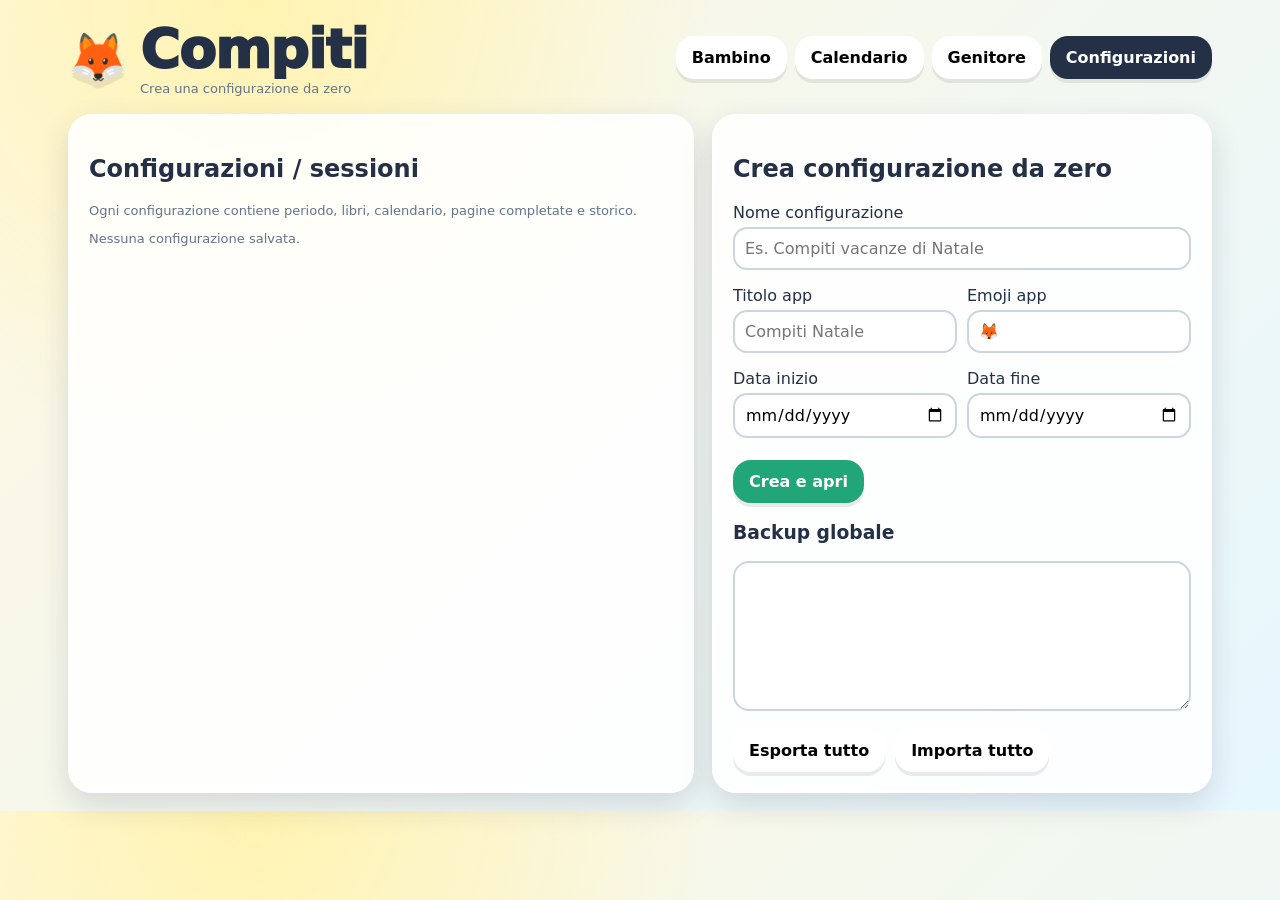
==== CompitiVacanze/index.html @ 234ffa99 "Add initial HTML structure for CompitiVacanze" ====
<!DOCTYPE html>
<html lang="it">
<head>
<meta charset="utf-8" />
<meta name="viewport" content="width=device-width, initial-scale=1" />
<title>Compiti Configurabili</title>
<link rel="apple-touch-icon" href="icon-180.png">
<link rel="icon" type="image/png" sizes="192x192" href="icon-192.png">
<link rel="icon" type="image/png" sizes="512x512" href="icon-512.png">
<meta name="apple-mobile-web-app-capable" content="yes">
<meta name="apple-mobile-web-app-title" content="Compiti">
<meta name="theme-color" content="#ff8a00">
<style>
:root{--bg:#fff8df;--card:#fff;--ink:#243046;--muted:#64748b;--brand:#ff8a00;--green:#21a67a;--red:#ef4444;--blue:#60a5fa;--purple:#8b5cf6;--yellow:#ffd166;--shadow:0 12px 30px rgba(40,40,80,.15);--radius:24px}
*{box-sizing:border-box}body{margin:0;font-family:system-ui,-apple-system,Segoe UI,Roboto,Arial,sans-serif;background:radial-gradient(circle at 20% 0,#fff3b0,transparent 35%),linear-gradient(135deg,#fff8df,#e7f7ff);color:var(--ink)}
button,input,select{font:inherit}button{border:0;border-radius:18px;padding:12px 16px;background:#fff;box-shadow:0 4px 0 rgba(0,0,0,.08);cursor:pointer;font-weight:800}button:active{transform:translateY(2px);box-shadow:0 2px 0 rgba(0,0,0,.08)}button:disabled{opacity:.5;cursor:not-allowed}
.app{max-width:1180px;margin:auto;padding:18px}.top{display:flex;gap:12px;align-items:center;justify-content:space-between;flex-wrap:wrap}.title{display:flex;gap:12px;align-items:center}.mascot{font-size:48px;filter:drop-shadow(0 6px 0 rgba(0,0,0,.08))}.h1{font-size:clamp(28px,5vw,54px);font-weight:1000;letter-spacing:-1px}.tabs{display:flex;gap:8px;flex-wrap:wrap}.tab{background:#fff}.tab.active{background:var(--ink);color:white}
.grid{display:grid;grid-template-columns:1.25fr .75fr;gap:18px;margin-top:18px}.card{background:rgba(255,255,255,.86);border:3px solid rgba(255,255,255,.95);border-radius:var(--radius);box-shadow:var(--shadow);padding:18px}.hero{background:linear-gradient(135deg,#fff,#fff2bf)}
.level-wrap{position:relative;padding-top:32px}.bigprogress{height:38px;background:#e5e7eb;border-radius:999px;overflow:hidden;border:4px solid #fff;position:relative}.bigprogress span{display:block;height:100%;width:0;background:linear-gradient(90deg,#34d399,#facc15,#fb7185);border-radius:999px;transition:.4s}.milestone{position:absolute;top:0;transform:translateX(-50%);font-size:29px;line-height:1;filter:drop-shadow(0 3px 0 rgba(0,0,0,.10));z-index:2}.milestone.one{left:33.333%}.milestone.two{left:66.666%}.milestone.empty{filter:grayscale(1);opacity:.42}.level-meta{display:flex;justify-content:space-between;gap:10px;margin-top:8px;font-weight:900;color:#475569}
.stats{display:grid;grid-template-columns:repeat(3,1fr);gap:10px;margin-top:14px}.stat{padding:14px;background:#fff;border-radius:20px;text-align:center}.stat b{font-size:30px}
.books{display:grid;grid-template-columns:repeat(auto-fit,minmax(220px,1fr));gap:12px}.book{padding:14px;border-radius:22px;background:#fff;box-shadow:0 5px 16px rgba(0,0,0,.08)}.book h3{margin:0 0 8px}.mini{height:16px;background:#e5e7eb;border-radius:999px;overflow:hidden}.mini span{display:block;height:100%;background:var(--green);width:0}
.actions{display:flex;gap:10px;flex-wrap:wrap;margin-top:14px}.primary{background:var(--brand);color:#fff}.success{background:var(--green);color:#fff}.danger{background:var(--red);color:#fff}.purple{background:var(--purple);color:#fff}.blue{background:var(--blue);color:#fff}
.empty-state{padding:28px;border-radius:24px;background:#fff;border:4px dashed #facc15;text-align:center}.empty-state .big{font-size:52px}.empty-state h2{margin:6px 0}
.page-list{display:flex;gap:8px;flex-wrap:wrap;max-height:360px;overflow:auto;padding:6px}.page{min-width:50px;text-align:center;padding:10px;border-radius:16px;background:#f1f5f9;border:3px solid transparent;font-weight:900}.page.done{background:#bbf7d0;text-decoration:line-through;color:#166534}.page.special{border-color:#8b5cf6;background:#ede9fe}.page.selected{outline:5px solid #facc15}.page.appdone{background:linear-gradient(135deg,#bbf7d0,#ede9fe);text-decoration:line-through;color:#166534}
.suggestions{display:flex;gap:10px;flex-wrap:wrap;margin-top:10px}.suggestion{background:#fff;border:4px dashed #facc15;border-radius:20px;padding:12px;font-size:20px;font-weight:1000}.suggestion.doneSuggestion{background:#bbf7d0;border-style:solid;border-color:#21a67a;color:#166534;text-decoration:line-through;opacity:.9}
.modal{position:fixed;inset:0;background:rgba(15,23,42,.45);display:none;align-items:center;justify-content:center;padding:18px;z-index:5}.modal.show{display:flex}.modal-card{max-width:950px;width:100%;max-height:92vh;overflow:auto;background:#fff;border-radius:30px;padding:20px;box-shadow:var(--shadow)}.close{float:right}
.months{display:grid;grid-template-columns:repeat(auto-fit,minmax(260px,1fr));gap:14px}.month{background:#fff;border-radius:22px;padding:12px}.month h3{text-align:center;margin:4px 0 8px}.weekdays,.week{display:grid;grid-template-columns:repeat(7,1fr);gap:4px}.weekday{text-align:center;color:var(--muted);font-weight:800}.day{aspect-ratio:1;border-radius:12px;background:#fff7cc;display:flex;align-items:center;justify-content:center;font-weight:900;position:relative;border:2px solid #fff}.day.off{background:#bfdbfe;color:#1e3a8a}.day.doneDay:after{content:'✓';position:absolute;right:3px;bottom:1px;font-size:14px;color:#166534}.day.empty{background:transparent;border:0}.day.out{opacity:.35}
.logrow{display:grid;grid-template-columns:1fr 90px 1fr auto;gap:8px;align-items:center;margin:8px 0}.parent-grid{display:grid;grid-template-columns:1fr 1fr;gap:16px}.small{font-size:13px;color:var(--muted)}textarea{width:100%;height:150px;border-radius:16px;border:2px solid #cbd5e1;padding:10px}.field{display:flex;flex-direction:column;gap:5px;margin:8px 0}input,select{border:2px solid #cbd5e1;border-radius:14px;padding:10px}.row2{display:grid;grid-template-columns:1fr 1fr;gap:10px}.row3{display:grid;grid-template-columns:90px 1fr 1fr;gap:10px}.session-card,.book-admin{border:2px solid #e2e8f0;border-radius:18px;padding:12px;margin:10px 0;background:#fff}.session-card.active{border-color:#21a67a;background:#ecfdf5}
.confetti{position:fixed;inset:0;pointer-events:none;overflow:hidden;z-index:10}.confetti i{position:absolute;top:-20px;font-style:normal;animation:fall 1.8s linear forwards}@keyframes fall{to{transform:translateY(110vh) rotate(720deg)}}.toast{position:fixed;left:50%;top:18px;transform:translateX(-50%);background:#fff;border:4px solid #facc15;border-radius:26px;padding:18px 24px;box-shadow:var(--shadow);z-index:20;font-weight:1000;font-size:22px;display:none;text-align:center}.toast.show{display:block}
@media(max-width:850px){.grid,.parent-grid,.row2,.row3{grid-template-columns:1fr}.stats{grid-template-columns:1fr 1fr}.logrow{grid-template-columns:1fr}.h1{font-size:34px}.milestone{font-size:25px}}
</style>
</head>
<body>
<div class="app">
  <div class="top">
    <div class="title"><div class="mascot" id="mainEmoji">🦊</div><div><div class="h1" id="appTitle">Compiti</div><div class="small" id="periodText">Nessuna configurazione</div></div></div>
    <div class="tabs"><button class="tab active" data-tab="kid">Bambino</button><button class="tab" data-tab="calendar">Calendario</button><button class="tab" data-tab="parent">Genitore</button><button class="tab" data-tab="sessions">Configurazioni</button></div>
  </div>

  <section id="kid" class="screen">
    <div id="kidContent"></div>
  </section>

  <section id="calendar" class="screen" style="display:none">
    <div class="card">
      <h2>Calendario compiti</h2>
      <p>Premi su un giorno per cambiarlo: giallo = compiti, blu = riposo. Sabati e domeniche sono blu di default nelle nuove configurazioni.</p>
      <div id="calendarEmpty"></div>
      <div class="months" id="months"></div>
    </div>
  </section>

  <section id="parent" class="screen" style="display:none">
    <div id="parentContent"></div>
  </section>

  <section id="sessions" class="screen" style="display:none">
    <div class="grid">
      <div class="card">
        <h2>Configurazioni / sessioni</h2>
        <p class="small">Ogni configurazione contiene periodo, libri, calendario, pagine completate e storico.</p>
        <div id="sessionsList"></div>
      </div>
      <div class="card">
        <h2>Crea configurazione da zero</h2>
        <div class="field"><label>Nome configurazione</label><input id="newSessionName" placeholder="Es. Compiti vacanze di Natale"></div>
        <div class="row2">
          <div class="field"><label>Titolo app</label><input id="newSessionTitle" placeholder="Compiti Natale"></div>
          <div class="field"><label>Emoji app</label><input id="newSessionEmoji" value="🦊" maxlength="3"></div>
        </div>
        <div class="row2">
          <div class="field"><label>Data inizio</label><input id="newSessionStart" type="date"></div>
          <div class="field"><label>Data fine</label><input id="newSessionEnd" type="date"></div>
        </div>
        <div class="actions"><button class="success" id="createSession">Crea e apri</button></div>
        <h3>Backup globale</h3>
        <textarea id="globalBackup"></textarea>
        <div class="actions"><button id="exportAll">Esporta tutto</button><button id="importAll">Importa tutto</button></div>
      </div>
    </div>
  </section>
</div>

<div class="modal" id="pagesModal"><div class="modal-card"><button class="close" id="closePages">Chiudi</button><h2>Segna le pagine fatte</h2><p class="small">Viola = serve app/genitore. Verde = fatta. Se tocchi una pagina già fatta, viene rimessa da fare.</p><div id="allPages"></div><div class="actions"><button class="success" id="savePages">Salva pagine selezionate</button></div></div></div>
<div class="confetti" id="confetti"></div><div class="toast" id="toast"></div>

<script>
const KEY='compitiMultiSessioneV1';
let store=loadStore();

function emptyStore(){return {activeId:null,sessions:{}}}
function clone(x){return JSON.parse(JSON.stringify(x))}
function loadStore(){const s=localStorage.getItem(KEY);if(s){try{return migrateStore(JSON.parse(s))}catch(e){}}return emptyStore()}
function migrateStore(s){s=s||emptyStore();s.sessions=s.sessions||{};s.activeId=s.activeId||Object.keys(s.sessions)[0]||null;return s}
function saveStore(){localStorage.setItem(KEY,JSON.stringify(store))}
function currentSession(){return store.activeId?store.sessions[store.activeId]:null}
function currentYear(){return new Date().getFullYear()}
function uid(){return 's'+Date.now().toString(36)+Math.random().toString(36).slice(2,7)}
function dateKey(d){const y=d.getFullYear();const m=String(d.getMonth()+1).padStart(2,'0');const day=String(d.getDate()).padStart(2,'0');return `${y}-${m}-${day}`}
function parseLocalDate(s){const [y,m,d]=s.split('-').map(Number);return new Date(y,m-1,d)}
function formatDateIT(s){if(!s)return '';const [y,m,d]=s.split('-');return `${d}/${m}/${y}`}
function addDays(d,n){const x=new Date(d);x.setDate(x.getDate()+n);return x}
function monthName(d){return d.toLocaleDateString('it-IT',{month:'long',year:'numeric'})}
function slug(s){return (s||'libro').toLowerCase().normalize('NFD').replace(/[\u0300-\u036f]/g,'').replace(/[^a-z0-9]+/g,'_').replace(/^_|_$/g,'')||'libro'}
function defaultOffDaysFor(startStr,endStr){const a=[];let d=parseLocalDate(startStr),end=parseLocalDate(endStr);while(d<=end){const dow=d.getDay();if(dow===0||dow===6)a.push(dateKey(d));d=addDays(d,1)}return a}
function createEmptySession({name,title,emoji,startDate,endDate}){return {id:uid(),name:name||title||'Nuova configurazione',config:{title:title||name||'Compiti',emoji:emoji||'🦊',startDate,endDate},books:{},done:{},logs:{},offDays:defaultOffDaysFor(startDate,endDate)}}
function s(){return currentSession()}

function allItems(){const cur=s();if(!cur)return [];return Object.entries(cur.books).flatMap(([id,b])=>b.pages.map(p=>({book:id,page:p,special:(b.special||[]).includes(p)})))}
function isDone(id,p){const cur=s();return !!cur&&(cur.done[id]||[]).includes(p)}
function setDone(id,p,val){const cur=s();cur.done[id]=cur.done[id]||[];if(val&&!isDone(id,p))cur.done[id].push(p);if(!val)cur.done[id]=cur.done[id].filter(x=>x!==p);cur.done[id].sort((a,b)=>a-b)}
function workDaysLeft(){const cur=s();if(!cur)return [];const today=new Date();const t=new Date(today.getFullYear(),today.getMonth(),today.getDate());const start=parseLocalDate(cur.config.startDate),end=parseLocalDate(cur.config.endDate);let now=t<start?start:t,days=[];while(now<=end){const k=dateKey(now);if(!cur.offDays.includes(k))days.push(k);now=addDays(now,1)}return days}
function pagesPerDay(){const left=allItems().filter(x=>!isDone(x.book,x.page)).length;const days=workDaysLeft().length||1;return Math.max(1,Math.ceil(left/days))}
function levelInfo(){const total=allItems().length,done=allItems().filter(x=>isDone(x.book,x.page)).length,size=Math.max(1,Math.ceil((total||1)/10));let level=Math.min(10,Math.floor(done/size)+1);if(done>=total&&total>0)level=10;const start=(level-1)*size,doneInLevel=done>=total&&total>0?Math.min(size,total-start):Math.max(0,done-start),levelTotal=Math.min(size,total-start)||size,pct=total===0?0:(done>=total?100:Math.min(100,doneInLevel/levelTotal*100));return{total,done,size,level,levelTotal,doneInLevel,pct}}

function showTab(tab){document.querySelectorAll('.tab').forEach(x=>x.classList.toggle('active',x.dataset.tab===tab));document.querySelectorAll('.screen').forEach(x=>x.style.display='none');document.getElementById(tab).style.display='block';render()}
function render(){renderHeader();renderKid();renderCalendar();renderParent();renderSessions();saveStore()}
function renderHeader(){const cur=s();document.getElementById('appTitle').textContent=cur?cur.config.title:'Compiti';document.getElementById('mainEmoji').textContent=cur?(cur.config.emoji||'🦊'):'🦊';document.getElementById('periodText').textContent=cur?`${formatDateIT(cur.config.startDate)} → ${formatDateIT(cur.config.endDate)}`:'Crea una configurazione da zero'}
function emptyPrompt(msg){return `<div class="empty-state"><div class="big">✨</div><h2>${msg}</h2><p>Vai in <b>Configurazioni</b> per creare o aprire una sessione.</p><button class="success" onclick="showTab('sessions')">Apri configurazioni</button></div>`}
function renderKid(){const cur=s();const el=document.getElementById('kidContent');if(!cur){el.innerHTML=emptyPrompt('Nessuna configurazione aperta');return}if(Object.keys(cur.books).length===0){el.innerHTML=`<div class="empty-state"><div class="big">${cur.config.emoji||'🦊'}</div><h2>${cur.name}</h2><p>Configurazione creata. Ora aggiungi il primo libro nella modalità genitore.</p><button class="purple" onclick="showTab('parent')">Aggiungi libro</button></div>`;return}const info=levelInfo();el.innerHTML=`<div class="grid"><div class="card hero"><h2>Livello in corso</h2><div class="level-wrap"><div id="star1" class="milestone one ${info.pct<33.333?'empty':''}">⭐</div><div id="star2" class="milestone two ${info.pct<66.666?'empty':''}">⭐</div><div class="bigprogress"><span style="width:${info.pct}%"></span></div></div><div class="level-meta"><span>${info.doneInLevel}/${info.levelTotal} pagine nel livello ${info.level}</span><span>${Math.round(info.pct)}%</span></div><div class="stats"><div class="stat"><b>${info.done}</b><br>fatte</div><div class="stat"><b>${info.total-info.done}</b><br>da fare</div><div class="stat"><b>${info.level}/10</b><br>livello</div></div><div class="actions"><button class="primary" id="doManual">✋ Faccio da solo</button><button class="success" id="doSuggest">🎲 Fai tu!</button><button class="purple" id="openPages">📚 Segna pagine</button></div><div id="suggestions" class="suggestions"></div></div><div class="card"><h2>Oggi</h2><div class="stat"><b>${pagesPerDay()}</b><br>pagine consigliate</div><div class="stat" style="margin-top:10px"><b>${workDaysLeft().length}</b><br>giorni compiti rimasti</div><p class="small">Calcolo: pagine rimanenti / giorni gialli rimasti.</p></div></div><div class="card" style="margin-top:18px"><h2>I miei libri</h2><div class="books" id="bookCards">${bookCardsHtml()}</div></div>`;wireKidButtons()}
function bookCardsHtml(){const cur=s();return Object.entries(cur.books).map(([id,b])=>{let d=b.pages.filter(p=>isDone(id,p)).length;return `<div class="book"><h3>${b.emoji||'📘'} ${b.name}</h3><div><b>${d}</b> / ${b.pages.length} pagine</div><div class="mini"><span style="width:${b.pages.length?d/b.pages.length*100:0}%"></span></div><p class="small">Da fare: ${b.pages.length-d}</p></div>`}).join('')}

function renderCalendar(){const cur=s();document.getElementById('calendarEmpty').innerHTML='';document.getElementById('months').innerHTML='';if(!cur){document.getElementById('calendarEmpty').innerHTML=emptyPrompt('Nessun calendario');return}const wrap=document.getElementById('months'),start=parseLocalDate(cur.config.startDate),end=parseLocalDate(cur.config.endDate);let cursor=new Date(start.getFullYear(),start.getMonth(),1),last=new Date(end.getFullYear(),end.getMonth(),1);while(cursor<=last){let m=document.createElement('div');m.className='month';m.innerHTML=`<h3>${monthName(cursor)}</h3><div class="weekdays">${['L','M','M','G','V','S','D'].map(x=>`<div class="weekday">${x}</div>`).join('')}</div>`;let grid=document.createElement('div'),first=new Date(cursor.getFullYear(),cursor.getMonth(),1),days=new Date(cursor.getFullYear(),cursor.getMonth()+1,0).getDate(),pad=(first.getDay()+6)%7,week=document.createElement('div');week.className='week';for(let i=0;i<pad;i++){let e=document.createElement('div');e.className='day empty';week.appendChild(e)}for(let day=1;day<=days;day++){if(week.children.length===7){grid.appendChild(week);week=document.createElement('div');week.className='week'}let d=new Date(cursor.getFullYear(),cursor.getMonth(),day),k=dateKey(d),inPeriod=d>=start&&d<=end,cell=document.createElement('div');cell.className='day '+(!inPeriod?'out ':'')+(cur.offDays.includes(k)?'off ':'')+(cur.logs[k]?.pages?.length?'doneDay':'');cell.textContent=day;if(inPeriod)cell.onclick=()=>{if(cur.offDays.includes(k))cur.offDays=cur.offDays.filter(x=>x!==k);else cur.offDays.push(k);render()};week.appendChild(cell)}while(week.children.length<7){let e=document.createElement('div');e.className='day empty';week.appendChild(e)}grid.appendChild(week);m.appendChild(grid);wrap.appendChild(m);cursor=new Date(cursor.getFullYear(),cursor.getMonth()+1,1)}}

function renderParent(){const cur=s();const el=document.getElementById('parentContent');if(!cur){el.innerHTML=emptyPrompt('Nessuna configurazione da gestire');return}const info=levelInfo(),left=allItems().filter(x=>!isDone(x.book,x.page)).length;el.innerHTML=`<div class="parent-grid"><div class="card"><h2>Statistiche genitore</h2><p><b>Configurazione:</b> ${cur.name}</p><p><b>Pagine totali:</b> ${allItems().length}</p><p><b>Pagine mancanti:</b> ${left}</p><p><b>Livello:</b> ${info.level}/10</p><p><b>Pagine consigliate/giorno:</b> ${pagesPerDay()}</p><p><b>Giorni compiti rimasti:</b> ${workDaysLeft().length}</p><h3>Lista pagine</h3>${listsHtml()}<h3>Storico giornaliero</h3><div id="logs">${logsHtml()}</div></div><div class="card"><h2>Configurazione periodo</h2><div class="field"><label>Nome configurazione</label><input id="cfgName" value="${escapeAttr(cur.name)}"></div><div class="row2"><div class="field"><label>Titolo app</label><input id="cfgTitle" value="${escapeAttr(cur.config.title)}"></div><div class="field"><label>Emoji app</label><input id="cfgEmoji" value="${escapeAttr(cur.config.emoji||'🦊')}" maxlength="3"></div></div><div class="row2"><div class="field"><label>Data inizio</label><input id="cfgStart" type="date" value="${cur.config.startDate}"></div><div class="field"><label>Data fine</label><input id="cfgEnd" type="date" value="${cur.config.endDate}"></div></div><div class="actions"><button class="success" id="saveConfig">Salva periodo</button></div><h2>Gestione libri</h2><div class="row3"><div class="field"><label>Emoji</label><input id="bookEmoji" value="📘" maxlength="3"></div><div class="field"><label>Nome libro</label><input id="bookName" placeholder="Es. Inglese"></div><div class="field"><label>ID</label><input id="bookId" placeholder="automatico"></div></div><div class="field"><label>Pagine iniziali o da aggiungere</label><input id="bookPages" placeholder="1-10,15,20-22"></div><div class="field"><label>Pagine speciali con genitore/app</label><input id="bookSpecial" placeholder="3,7,12"></div><div class="actions"><button class="success" id="addOrUpdateBook">Aggiungi/Aggiorna libro</button></div><div id="bookAdminList">${bookAdminHtml()}</div><h2>Pagine veloci</h2><div class="field"><label>Libro</label><select id="adminBook">${adminBookOptions()}</select></div><div class="field"><label>Pagine da aggiungere/rimuovere</label><input id="adminPages" placeholder="12,13,20-25"></div><div class="actions"><button class="success" id="addPages">Aggiungi</button><button class="danger" id="removePages">Rimuovi</button></div><h2>Backup sessione</h2><textarea id="sessionBackup"></textarea><div class="actions"><button id="exportSession">Esporta sessione</button><button id="importSession">Importa sessione</button><button class="danger" id="resetProgress">Reset avanzamento</button></div></div></div>`;wireParentButtons()}
function escapeAttr(s){return String(s||'').replace(/&/g,'&amp;').replace(/"/g,'&quot;')}
function listsHtml(){const cur=s();return Object.entries(cur.books).map(([id,b])=>`<p><b>${b.emoji||'📘'} ${b.name}</b><br><span class="small">Tutte: ${b.pages.join(', ')||'nessuna'}<br>Speciali: ${(b.special||[]).join(', ')||'nessuna'}<br>Fatte: ${(cur.done[id]||[]).join(', ')||'nessuna'}<br>Da fare: ${b.pages.filter(p=>!isDone(id,p)).join(', ')||'nessuna'}</span></p>`).join('')||'<p class="small">Nessun libro.</p>'}
function logsHtml(){const cur=s();return Object.entries(cur.logs).sort().map(([k,v])=>`<div class="logrow"><b>${k}</b><span>${v.count||0} righe</span><span>${(v.pages||[]).join(', ')}</span><button onclick="delete s().logs['${k}'];render()">Rimuovi</button></div>`).join('')||'<p class="small">Nessuno storico.</p>'}
function bookAdminHtml(){const cur=s();return Object.entries(cur.books).map(([id,b])=>`<div class="book-admin"><b>${b.emoji||'📘'} ${b.name}</b><div class="small">ID: ${id} · ${b.pages.length} pagine</div><div class="actions"><button onclick="fillBookForm('${id}')">Modifica</button><button class="danger" onclick="deleteBook('${id}')">Elimina</button></div></div>`).join('')||'<p class="small">Aggiungi il primo libro.</p>'}
function adminBookOptions(){const cur=s();return Object.entries(cur.books).map(([id,b])=>`<option value="${id}">${b.emoji||'📘'} ${b.name}</option>`).join('')}
function renderSessions(){const list=document.getElementById('sessionsList');list.innerHTML=Object.entries(store.sessions).map(([id,ss])=>`<div class="session-card ${id===store.activeId?'active':''}"><b>${ss.config.emoji||'🦊'} ${ss.name}</b><div class="small">${formatDateIT(ss.config.startDate)} → ${formatDateIT(ss.config.endDate)} · ${Object.keys(ss.books).length} libri</div><div class="actions"><button class="success" onclick="openSession('${id}')">Apri</button><button onclick="duplicateSession('${id}')">Duplica</button><button class="danger" onclick="deleteSession('${id}')">Elimina</button></div></div>`).join('')||'<p class="small">Nessuna configurazione salvata.</p>'}
function parsePages(txt){let out=[];(txt||'').split(',').map(x=>x.trim()).filter(Boolean).forEach(part=>{if(part.includes('-')){let [a,b]=part.split('-').map(Number);if(a>b)[a,b]=[b,a];for(let i=a;i<=b;i++)out.push(i)}else out.push(Number(part))});return [...new Set(out.filter(Number.isFinite))].sort((a,b)=>a-b)}

function wireKidButtons(){document.getElementById('openPages').onclick=()=>{renderPages();document.getElementById('pagesModal').classList.add('show')};document.getElementById('doManual').onclick=()=>{const x=document.getElementById('suggestions');if(x)x.innerHTML=''};document.getElementById('doSuggest').onclick=()=>{let left=allItems().filter(x=>!isDone(x.book,x.page));let n=Math.min(pagesPerDay(),left.length),pick=[];while(pick.length<n&&left.length){let i=Math.floor(Math.random()*left.length);pick.push(left.splice(i,1)[0])}document.getElementById('suggestions').innerHTML=pick.map(x=>{let b=s().books[x.book];return `<button class="suggestion" data-book="${x.book}" data-page="${x.page}" onclick="toggleSuggestedPage(this)">${b.emoji||'📘'} ${b.name} pag. ${x.page}${x.special?' 👪':''}</button>`}).join('')}}
function renderPages(){let el=document.getElementById('allPages');el.innerHTML='';Object.entries(s().books).forEach(([id,b])=>{let sec=document.createElement('div');sec.innerHTML=`<h3>${b.emoji||'📘'} ${b.name}</h3>`;let list=document.createElement('div');list.className='page-list';b.pages.forEach(p=>{let d=document.createElement('button');d.className='page '+(isDone(id,p)?((b.special||[]).includes(p)?'appdone':'done'):'')+((b.special||[]).includes(p)?' special':'');d.textContent=p+((b.special||[]).includes(p)?' 👪':'');d.onclick=()=>{d.classList.toggle('selected')};d.dataset.book=id;d.dataset.page=p;list.appendChild(d)});sec.appendChild(list);el.appendChild(sec)})}
document.getElementById('closePages').onclick=()=>document.getElementById('pagesModal').classList.remove('show');
document.getElementById('savePages').onclick=()=>{let before=levelInfo();let today=dateKey(new Date()),changed=[];document.querySelectorAll('#allPages .page.selected').forEach(btn=>{let id=btn.dataset.book,p=Number(btn.dataset.page),was=isDone(id,p);setDone(id,p,!was);changed.push(`${was?'Rimessa da fare':'Fatta'}: ${s().books[id].name} ${p}`)});if(changed.length){s().logs[today]=s().logs[today]||{pages:[],count:0};s().logs[today].pages=[...new Set([...(s().logs[today].pages||[]),...changed])];s().logs[today].count=s().logs[today].pages.length}document.getElementById('pagesModal').classList.remove('show');render();maybeLevelUp(before)}
function toggleSuggestedPage(btn){let before=levelInfo(),id=btn.dataset.book,p=Number(btn.dataset.page),was=isDone(id,p),b=s().books[id];setDone(id,p,!was);let today=dateKey(new Date());s().logs[today]=s().logs[today]||{pages:[],count:0};s().logs[today].pages=[...new Set([...(s().logs[today].pages||[]),`${was?'Rimessa da fare':'Fatta'}: ${b.name} ${p}`])];s().logs[today].count=s().logs[today].pages.length;if(was){btn.classList.remove('doneSuggestion');btn.innerHTML=`${b.emoji||'📘'} ${b.name} pag. ${p}${(b.special||[]).includes(p)?' 👪':''}`}else{btn.classList.add('doneSuggestion');btn.innerHTML=`✅ ${b.emoji||'📘'} ${b.name} pag. ${p}${(b.special||[]).includes(p)?' 👪':''}`}render();maybeLevelUp(before)}

function wireParentButtons(){document.getElementById('saveConfig').onclick=()=>{const start=document.getElementById('cfgStart').value,end=document.getElementById('cfgEnd').value;if(!start||!end||parseLocalDate(start)>parseLocalDate(end)){alert('Date non valide');return}s().name=document.getElementById('cfgName').value||'Configurazione';s().config.title=document.getElementById('cfgTitle').value||'Compiti';s().config.emoji=document.getElementById('cfgEmoji').value||'🦊';s().config.startDate=start;s().config.endDate=end;s().offDays=s().offDays.filter(k=>k>=start&&k<=end);render()};document.getElementById('addOrUpdateBook').onclick=()=>{let name=document.getElementById('bookName').value.trim();if(!name){alert('Inserisci il nome libro');return}let id=slug(document.getElementById('bookId').value.trim()||name),pages=parsePages(document.getElementById('bookPages').value),special=parsePages(document.getElementById('bookSpecial').value),emoji=document.getElementById('bookEmoji').value||'📘',existing=s().books[id]||{pages:[]};s().books[id]={name,emoji,pages:[...new Set([...existing.pages,...pages])].sort((a,b)=>a-b),special};render()};document.getElementById('addPages').onclick=()=>{let id=document.getElementById('adminBook').value;if(!id)return;s().books[id].pages=[...new Set([...s().books[id].pages,...parsePages(document.getElementById('adminPages').value)])].sort((a,b)=>a-b);render()};document.getElementById('removePages').onclick=()=>{let id=document.getElementById('adminBook').value,rm=parsePages(document.getElementById('adminPages').value);s().books[id].pages=s().books[id].pages.filter(p=>!rm.includes(p));s().done[id]=(s().done[id]||[]).filter(p=>!rm.includes(p));render()};document.getElementById('exportSession').onclick=()=>document.getElementById('sessionBackup').value=JSON.stringify({version:1,session:s()},null,2);document.getElementById('importSession').onclick=()=>{try{let data=JSON.parse(document.getElementById('sessionBackup').value);let ss=data.session||data;if(!ss.id)ss.id=uid();store.sessions[ss.id]=ss;store.activeId=ss.id;render()}catch(e){alert('Dati non validi')}};document.getElementById('resetProgress').onclick=()=>{if(confirm('Azzerare avanzamento e storico di questa configurazione?')){s().done={};s().logs={};render()}}}
function fillBookForm(id){let b=s().books[id];document.getElementById('bookEmoji').value=b.emoji||'📘';document.getElementById('bookName').value=b.name;document.getElementById('bookId').value=id;document.getElementById('bookPages').value=b.pages.join(',');document.getElementById('bookSpecial').value=(b.special||[]).join(',')}
function deleteBook(id){if(confirm('Eliminare questo libro?')){delete s().books[id];delete s().done[id];render()}}

document.querySelectorAll('.tab').forEach(b=>b.onclick=()=>showTab(b.dataset.tab));
document.getElementById('createSession').onclick=()=>{const name=document.getElementById('newSessionName').value.trim(),title=document.getElementById('newSessionTitle').value.trim()||name,emoji=document.getElementById('newSessionEmoji').value||'🦊',startDate=document.getElementById('newSessionStart').value,endDate=document.getElementById('newSessionEnd').value;if(!name||!startDate||!endDate||parseLocalDate(startDate)>parseLocalDate(endDate)){alert('Compila nome e date valide');return}let ss=createEmptySession({name,title,emoji,startDate,endDate});store.sessions[ss.id]=ss;store.activeId=ss.id;render();showTab('parent')};
function openSession(id){store.activeId=id;render();showTab('kid')}
function duplicateSession(id){let old=store.sessions[id],copy=clone(old);copy.id=uid();copy.name=old.name+' copia';store.sessions[copy.id]=copy;store.activeId=copy.id;render()}
function deleteSession(id){if(confirm('Eliminare questa configurazione?')){delete store.sessions[id];if(store.activeId===id)store.activeId=Object.keys(store.sessions)[0]||null;render()}}
document.getElementById('exportAll').onclick=()=>document.getElementById('globalBackup').value=JSON.stringify({version:1,store},null,2);
document.getElementById('importAll').onclick=()=>{try{let data=JSON.parse(document.getElementById('globalBackup').value);store=migrateStore(data.store||data);render()}catch(e){alert('Dati non validi')}};

function celebrate(){const c=document.getElementById('confetti');for(let i=0;i<70;i++){let e=document.createElement('i');e.textContent=['🎉','🍭','🌈','🏆','🚀'][Math.floor(Math.random()*5)];e.style.left=Math.random()*100+'vw';e.style.animationDelay=Math.random()/2+'s';c.appendChild(e);setTimeout(()=>e.remove(),2200)}}
function toast(msg){let t=document.getElementById('toast');t.innerHTML=msg;t.classList.add('show');setTimeout(()=>t.classList.remove('show'),2500)}
function maybeLevelUp(before){let after=levelInfo();if(after.level>before.level){celebrate();toast(`🎉 Livello ${before.level} completato!<br>🚀 Benvenuto al livello ${after.level}!`)}else if(after.pct>=66.666&&before.pct<66.666){celebrate();toast('⭐ Seconda stellina conquistata!')}else if(after.pct>=33.333&&before.pct<33.333){celebrate();toast('⭐ Prima stellina conquistata!')}}

if(!store.activeId){showTab('sessions')}else{render()}
</script>
</body>
</html>
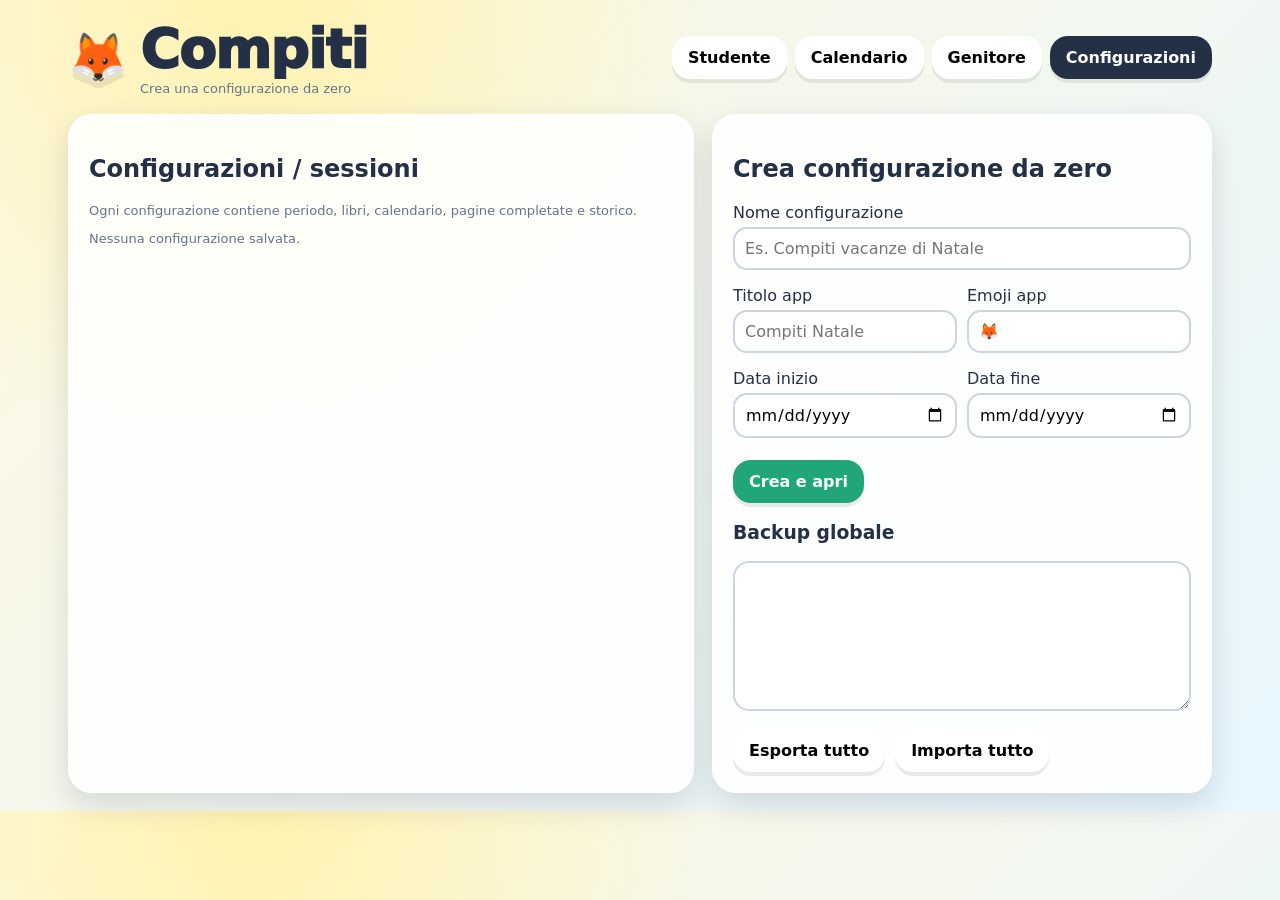
==== commit ddcc9caf: "Update index.html" ====
--- a/CompitiVacanze/index.html
+++ b/CompitiVacanze/index.html
@@ -3,7 +3,7 @@
 <head>
 <meta charset="utf-8" />
 <meta name="viewport" content="width=device-width, initial-scale=1" />
-<title>Compiti Configurabili</title>
+<title>Compiti per Casa</title>
 <link rel="apple-touch-icon" href="icon-180.png">
 <link rel="icon" type="image/png" sizes="192x192" href="icon-192.png">
 <link rel="icon" type="image/png" sizes="512x512" href="icon-512.png">
@@ -34,7 +34,7 @@
 <div class="app">
   <div class="top">
     <div class="title"><div class="mascot" id="mainEmoji">🦊</div><div><div class="h1" id="appTitle">Compiti</div><div class="small" id="periodText">Nessuna configurazione</div></div></div>
-    <div class="tabs"><button class="tab active" data-tab="kid">Bambino</button><button class="tab" data-tab="calendar">Calendario</button><button class="tab" data-tab="parent">Genitore</button><button class="tab" data-tab="sessions">Configurazioni</button></div>
+    <div class="tabs"><button class="tab active" data-tab="kid">Studente</button><button class="tab" data-tab="calendar">Calendario</button><button class="tab" data-tab="parent">Genitore</button><button class="tab" data-tab="sessions">Configurazioni</button></div>
   </div>
 
   <section id="kid" class="screen">
